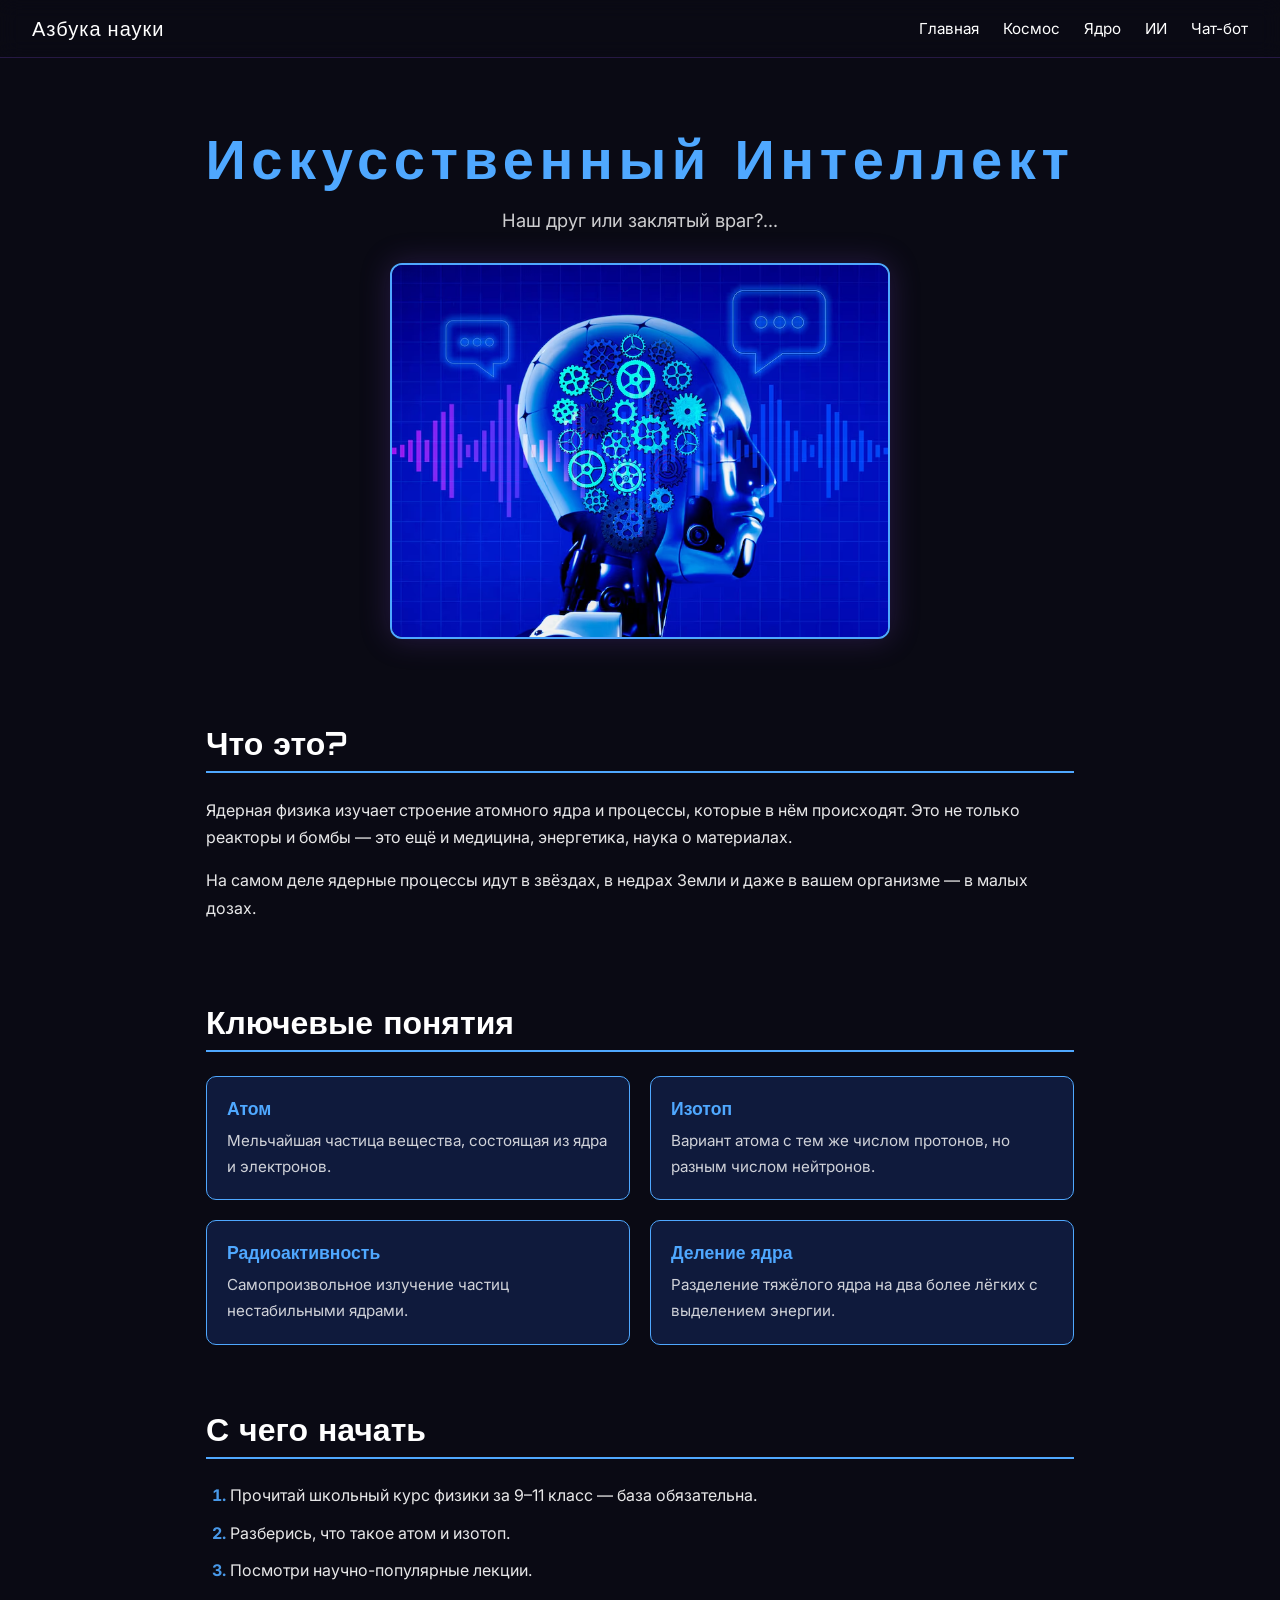
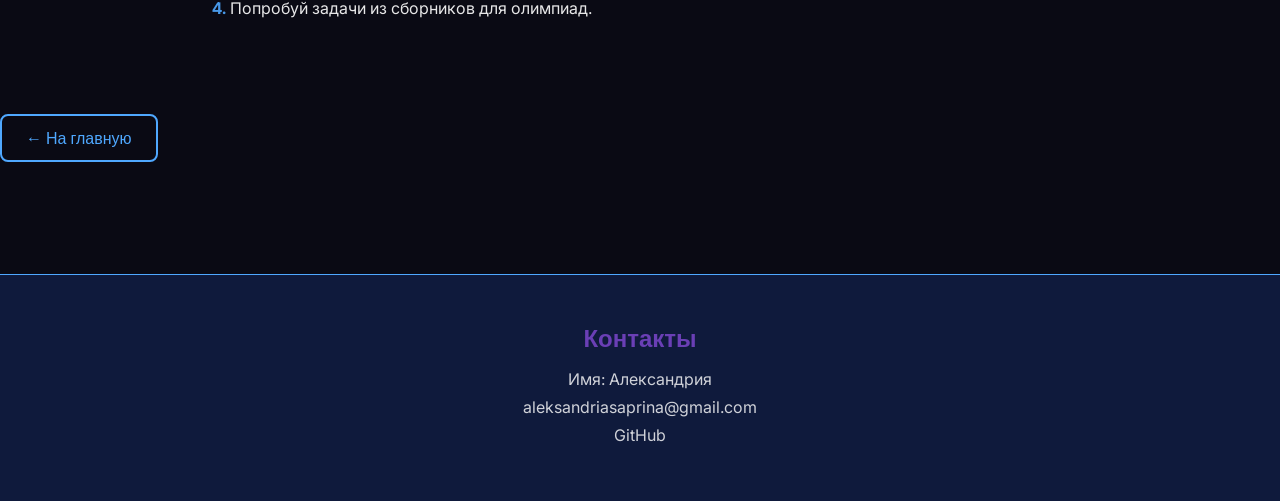
==== cards/ai.html @ 0737e0a1 "All Update" ====
<!DOCTYPE html>
<html lang="ru">
<head>
    <meta charset="UTF-8">
    <meta name="viewport" content="width=device-width, initial-scale=1.0">
    <link rel="stylesheet" href="../style.css">
    <link rel="preconnect" href="https://fonts.googleapis.com">
    <link rel="preconnect" href="https://fonts.gstatic.com" crossorigin>
    <link href="https://fonts.googleapis.com/css2?family=Inter:wght@400;600&family=Orbitron:wght@600;900&display=swap" rel="stylesheet">
    <title>Астрономия — Азбука науки</title>
</head>
<body class="theme-ai">

<header class="site-header">
    <a href="../index.html" class="logo">Азбука науки</a>
    <nav class="site-nav">
        <a href="../index.html">Главная</a>
        <a href="space.html">Космос</a>
        <a href="nuclear.html">Ядро</a>
        <a href="ai.html">ИИ</a>
        <a href="bot.html">Чат-бот</a>
    </nav>
</header>

<main>
    <section class="topic-hero">
        <h1>Искусственный Интеллект</h1>
        <p class="topic-subtitle">Наш друг или заклятый враг?...</p>
        <img src="../images/AI.avif" alt="Искусственный интеллект" class="topic-image">
    </section>

    <section class="topic-section">
        <h2>Что это?</h2>
        <p>Ядерная физика изучает строение атомного ядра и процессы, которые в нём происходят. Это не только реакторы и бомбы — это ещё и медицина, энергетика, наука о материалах.</p>
        <p>На самом деле ядерные процессы идут в звёздах, в недрах Земли и даже в вашем организме — в малых дозах.</p>
    </section>

    <section class="topic-section">
        <h2>Ключевые понятия</h2>
        <div class="concepts">
            <article class="concept">
                <h3>Атом</h3>
                <p>Мельчайшая частица вещества, состоящая из ядра и электронов.</p>
            </article>
            <article class="concept">
                <h3>Изотоп</h3>
                <p>Вариант атома с тем же числом протонов, но разным числом нейтронов.</p>
            </article>
            <article class="concept">
                <h3>Радиоактивность</h3>
                <p>Самопроизвольное излучение частиц нестабильными ядрами.</p>
            </article>
            <article class="concept">
                <h3>Деление ядра</h3>
                <p>Разделение тяжёлого ядра на два более лёгких с выделением энергии.</p>
            </article>
        </div>
    </section>

    <section class="topic-section">
        <h2>С чего начать</h2>
        <ol class="steps">
            <li>Прочитай школьный курс физики за 9–11 класс — база обязательна.</li>
            <li>Разберись, что такое атом и изотоп.</li>
            <li>Посмотри научно-популярные лекции.</li>
            <li>Попробуй задачи из сборников для олимпиад.</li>
        </ol>
    </section>

    <a href="../index.html" class="back-button">← На главную</a>
</main>

<footer class="footer">
    <h2>Контакты</h2>
    <ul>
        <li>Имя: Александрия</li>
        <li><a href="mailto:aleksandriasaprina@gmail.com">aleksandriasaprina@gmail.com</a></li>
        <li><a href="https://github.com/aleksandriasaprina">GitHub</a></li>
    </ul>
</footer>

</body>
</html>
---- style.css ----
* { 
    margin: 0; 
    padding: 0; 
    box-sizing: border-box; 
}
:root {
    --black: #0a0a14;
    --dark-blue: #0f1a3c;
    --purple: #6a3fb5;
    --white: #ffffff;
    --accent: var(--purple);
}
.theme-space { --accent: #9400D3; }
.theme-nuclear { --accent: #39ff14; }
.theme-ai { --accent: #4fa8ff; }
.theme-bot { --accent: #b56aff; }
body {
    background: var(--black);
    color: var(--white);
    font-family: 'Inter', sans-serif;
    font-weight: 400;
    font-style: normal;
}
h1, h2, h3 {
    font-family: "Orbitron", sans-serif;
    font-optical-sizing: auto;
    font-weight: 600;
}
.hero {
    min-height: 100vh;
    text-align: center;
    padding-top: 40vh;
    padding-left: 1rem;
    padding-right: 1rem;
}
.hero h1 {
    font-size: 4rem;
    letter-spacing: 0.05em;
    margin-bottom: 12rem;
}
.hero p {
    font-size: 1.25rem;
    opacity: 0.8;
    margin-bottom: 1rem;
}
.hero a {
    color: var(--white);
    font-size: 2rem;
    text-decoration: none;
}
#learn {
    min-height: 100vh;
    text-align: center;
}
#learn h2 {
    font-size: 2rem;
    letter-spacing: 0.05em;
    padding-top: 4rem;
    margin-bottom: 4rem;
}
.nuclear { --accent: #39ff14; }
.space   { --accent: #9400D3; }
.ai      { --accent: #4fa8ff; }
.bot     { --accent: #b56aff; } 
.cards {
    display: grid;
    grid-template-columns: repeat(4, 1fr);
    gap: 1.5rem;
    margin: 1rem;
}
.cards article {
    background: var(--dark-blue);
    border: 1px solid var(--accent);
    border-radius: 12px;
    padding: 1.5rem;
    box-shadow: 0 0 20px rgba(106, 63, 181, 0.2);
    transition: transform 0.3s ease, box-shadow 0.3s ease;
}
.cards article a {
    display: block;
    color:inherit;
    text-decoration: none;
}
.cards article:hover {
    transform: translateY(-5px);
    box-shadow: 0 10px 30px rgba(106, 63, 181, 0.3);
}
.footer{
    text-align: center;
    padding: 3rem 1rem;
    background: var(--dark-blue);
    margin-top: 4rem;
    border-top: 1px solid var(--accent);
}
.footer h2 {
    font-size: 1.5rem;
    margin-bottom: 1rem;
    color: var(--purple);
}
.footer ul {
    list-style: none;
}
.footer li {
    margin-bottom: 0.5rem;
    opacity: 0.8;
}
.footer a {
    color: var(--white);
    text-decoration: none;
    transition: color 0.3s ease;
}
.footer a:hover {
    color: var(--purple);
}
.site-header {
    position: sticky;
    top: 0;
    z-index: 100;
    display: flex;
    justify-content: space-between;
    align-items: center;
    padding: 1rem 2rem;
    background: rgba(10, 10, 20, 0.6);
    backdrop-filter: blur(10px);
    border-bottom: 1px solid rgba(106, 63, 181, 0.3);
}
.logo {
    font-family: 'Orbitron', sans-serif;
    font-size: 1.25rem;
    color: var(--white);
    text-decoration: none;
    letter-spacing: 0.05em;
}
.site-nav {
    display: flex;
    gap: 1.5rem;
}
.site-nav a {
    color: var(--white);
    text-decoration: none;
    font-size: 0.95rem;
    transition: color 0.3s ease;
}
.site-nav a:hover {
    color: var(--accent);
}


.topic-hero {
    text-align: center;
    padding: 4rem 1rem 3rem;
}
.topic-hero h1 {
    font-size: 3.5rem;
    letter-spacing: 0.1em;
    margin-bottom: 1rem;
    color: var(--accent);
    transition: text-shadow 0.3s ease;
}
.topic-hero h1:hover {
    text-shadow: 0 0 20px var(--accent);
}
.topic-subtitle {
    font-size: 1.15rem;
    opacity: 0.8;
    max-width: 600px;
    margin: 0 auto 2rem;
}
.topic-image {
    max-width: 500px;
    width: 100%;
    height: auto;
    border: 2px solid var(--accent);
    border-radius: 12px;
    box-shadow: 0 0 30px rgba(106, 63, 181, 0.3);
}
.topic-section {
    max-width: 900px;
    margin: 0 auto;
    padding: 2rem 1rem;
}
.topic-section h2 {
    font-size: 2rem;
    margin-bottom: 1.5rem;
    padding-bottom: 0.5rem;
    border-bottom: 2px solid var(--accent);
}
.topic-section p {
    font-size: 1rem;
    line-height: 1.7;
    margin-bottom: 1rem;
    opacity: 0.9;
}
.concepts {
    display: grid;
    grid-template-columns: repeat(2, 1fr);
    gap: 1.25rem;
}
.concept {
    background: var(--dark-blue);
    border: 1px solid var(--accent);
    border-radius: 10px;
    padding: 1.25rem;
    transition: transform 0.3s ease, box-shadow -0.3s ease;
}
.concept:hover {
    transform: translateY(-4px);
    box-shadow: 0 8px 25px rgba(106, 63, 181, 0.3);
}
.concept h3 {
    font-size: 1.1rem;
    margin-bottom: 0.5rem;
    color: var(--accent);
}
.concept p {
    font-size: 0.95rem;
    opacity: 0.8;
    margin: 0;
}
.steps {
    padding-left: 1.5rem;
}
.steps li {
    margin-bottom: 0.75rem;
    line-height: 1.6;
    opacity: 0.9;
}
.steps li::marker {
    color: var(--accent);
    font-weight: 700;
}
.back-button {
    display: inline-block;
    margin: 3rem auto;
    padding: 0.75rem 1.5rem;
    border: 2px solid var(--accent);
    border-radius: 8px;
    color: var(--accent);
    text-decoration: none;
    font-family: 'Orbitron', sans-serif;
    transition: background 0.3s ease, color 0.3s ease;
}

.back-button:hover {
    background: var(--accent);
    color: var(--black);
}
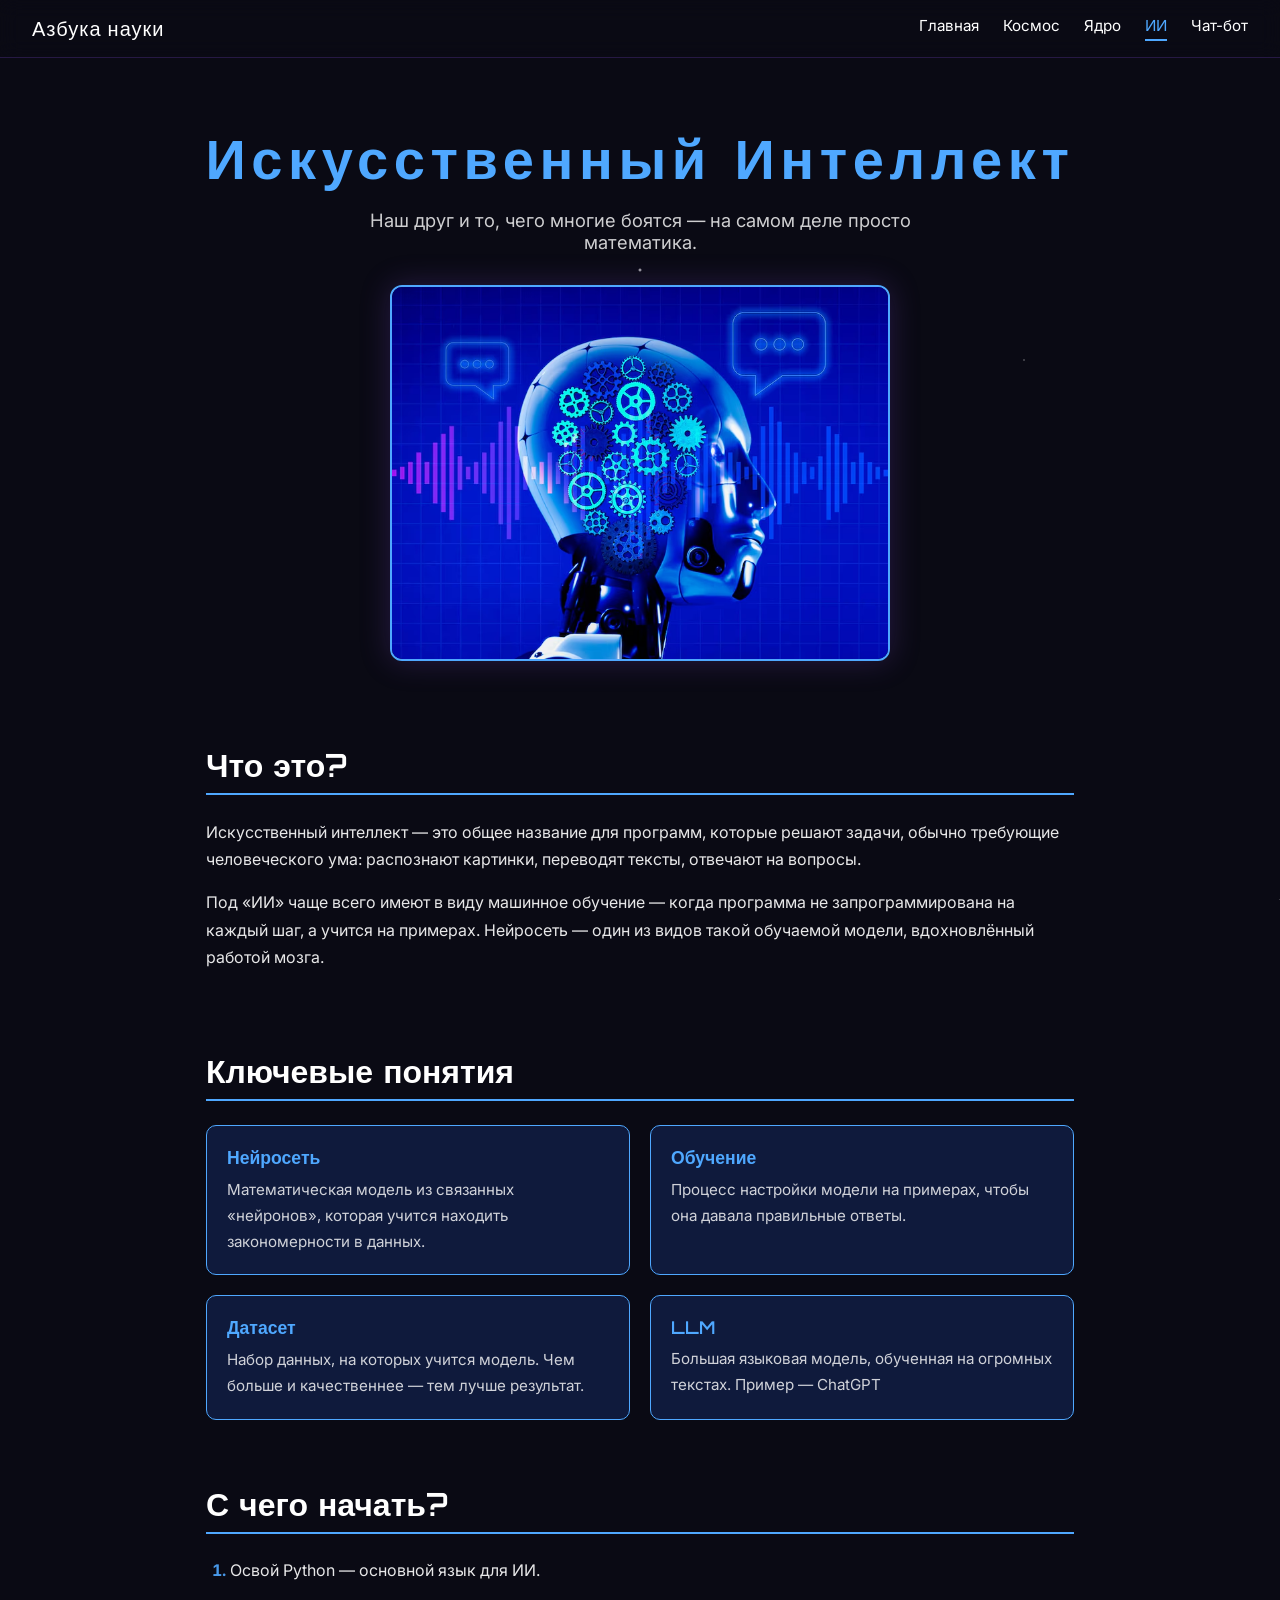
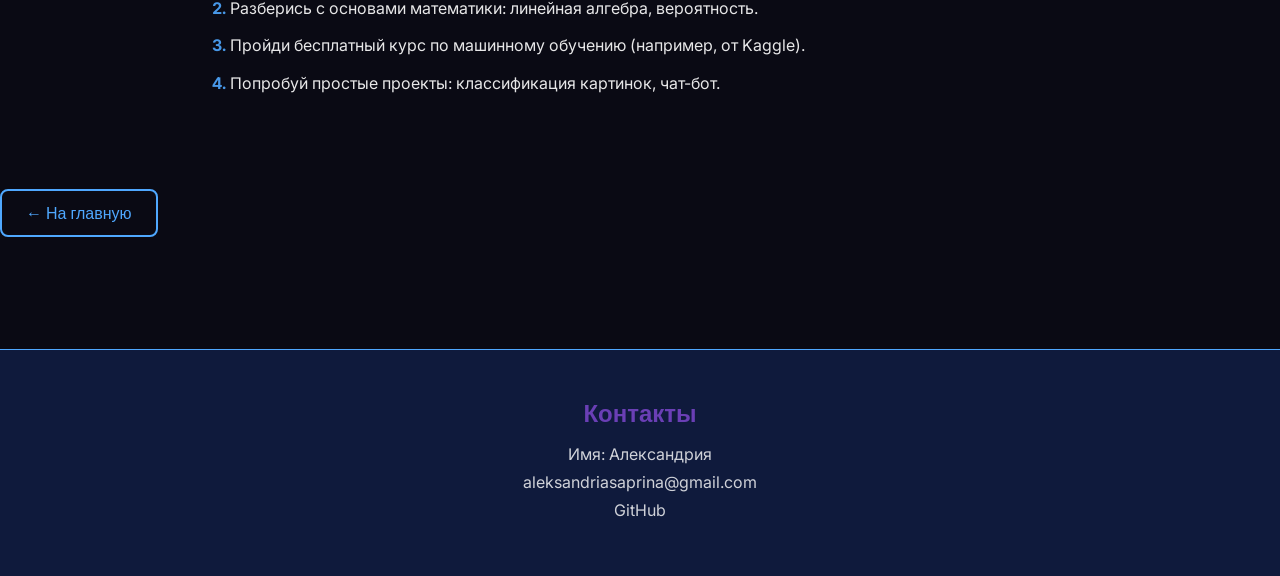
==== commit 25fb5890: "Update" ====
--- a/cards/ai.html
+++ b/cards/ai.html
@@ -7,63 +7,61 @@
     <link rel="preconnect" href="https://fonts.googleapis.com">
     <link rel="preconnect" href="https://fonts.gstatic.com" crossorigin>
     <link href="https://fonts.googleapis.com/css2?family=Inter:wght@400;600&family=Orbitron:wght@600;900&display=swap" rel="stylesheet">
-    <title>Астрономия — Азбука науки</title>
+    <title>Искусственный интеллект — Азбука науки</title>
 </head>
 <body class="theme-ai">
-
 <header class="site-header">
     <a href="../index.html" class="logo">Азбука науки</a>
     <nav class="site-nav">
-        <a href="../index.html">Главная</a>
-        <a href="space.html">Космос</a>
-        <a href="nuclear.html">Ядро</a>
-        <a href="ai.html">ИИ</a>
-        <a href="bot.html">Чат-бот</a>
+        <a href="../index.html" class="theme-main">Главная</a>
+        <a href="space.html" class="theme-space">Космос</a>
+        <a href="nuclear.html" class="theme-nuclear">Ядро</a>
+        <a href="ai.html" class="active">ИИ</a>
+        <a href="bot.html" class="theme-bot">Чат-бот</a>
     </nav>
 </header>
-
 <main>
     <section class="topic-hero">
         <h1>Искусственный Интеллект</h1>
-        <p class="topic-subtitle">Наш друг или заклятый враг?...</p>
+        <p class="topic-subtitle">Наш друг и то, чего многие боятся — на самом деле просто математика.</p>
         <img src="../images/AI.avif" alt="Искусственный интеллект" class="topic-image">
     </section>
 
     <section class="topic-section">
         <h2>Что это?</h2>
-        <p>Ядерная физика изучает строение атомного ядра и процессы, которые в нём происходят. Это не только реакторы и бомбы — это ещё и медицина, энергетика, наука о материалах.</p>
-        <p>На самом деле ядерные процессы идут в звёздах, в недрах Земли и даже в вашем организме — в малых дозах.</p>
+        <p>Искусственный интеллект — это общее название для программ, которые решают задачи, обычно требующие человеческого ума: распознают картинки, переводят тексты, отвечают на вопросы.</p>
+        <p>Под «ИИ» чаще всего имеют в виду машинное обучение — когда программа не запрограммирована на каждый шаг, а учится на примерах. Нейросеть — один из видов такой обучаемой модели, вдохновлённый работой мозга.</p>
     </section>
 
     <section class="topic-section">
         <h2>Ключевые понятия</h2>
         <div class="concepts">
             <article class="concept">
-                <h3>Атом</h3>
-                <p>Мельчайшая частица вещества, состоящая из ядра и электронов.</p>
+                <h3>Нейросеть</h3>
+                <p>Математическая модель из связанных «нейронов», которая учится находить закономерности в данных.</p>
             </article>
             <article class="concept">
-                <h3>Изотоп</h3>
-                <p>Вариант атома с тем же числом протонов, но разным числом нейтронов.</p>
+                <h3>Обучение</h3>
+                <p>Процесс настройки модели на примерах, чтобы она давала правильные ответы.</p>
             </article>
             <article class="concept">
-                <h3>Радиоактивность</h3>
-                <p>Самопроизвольное излучение частиц нестабильными ядрами.</p>
+                <h3>Датасет</h3>
+                <p>Набор данных, на которых учится модель. Чем больше и качественнее — тем лучше результат.</p>
             </article>
             <article class="concept">
-                <h3>Деление ядра</h3>
-                <p>Разделение тяжёлого ядра на два более лёгких с выделением энергии.</p>
+                <h3>LLM</h3>
+                <p>Большая языковая модель, обученная на огромных текстах. Пример — ChatGPT</p>
             </article>
         </div>
     </section>
 
     <section class="topic-section">
-        <h2>С чего начать</h2>
+        <h2>С чего начать?</h2>
         <ol class="steps">
-            <li>Прочитай школьный курс физики за 9–11 класс — база обязательна.</li>
-            <li>Разберись, что такое атом и изотоп.</li>
-            <li>Посмотри научно-популярные лекции.</li>
-            <li>Попробуй задачи из сборников для олимпиад.</li>
+            <li>Освой Python — основной язык для ИИ.</li>
+            <li>Разберись с основами математики: линейная алгебра, вероятность.</li>
+            <li>Пройди бесплатный курс по машинному обучению (например, от Kaggle).</li>
+            <li>Попробуй простые проекты: классификация картинок, чат-бот.</li>
         </ol>
     </section>
 
@@ -78,6 +76,5 @@
         <li><a href="https://github.com/aleksandriasaprina">GitHub</a></li>
     </ul>
 </footer>
-
 </body>
 </html>
--- a/style.css
+++ b/style.css
@@ -14,6 +14,9 @@
 .theme-nuclear { --accent: #39ff14; }
 .theme-ai { --accent: #4fa8ff; }
 .theme-bot { --accent: #b56aff; }
+.theme-main { --accent: #6a3fb5}
+
+/* Главная страница */
 body {
     background: var(--black);
     color: var(--white);
@@ -145,7 +148,7 @@
     color: var(--accent);
 }
 
-
+/* Все странички */
 .topic-hero {
     text-align: center;
     padding: 4rem 1rem 3rem;
@@ -240,8 +243,162 @@
     font-family: 'Orbitron', sans-serif;
     transition: background 0.3s ease, color 0.3s ease;
 }
+.site-nav a.active {
+    color: var(--accent);
+    border-bottom: 2px solid var(--accent);
+    padding-bottom: 0.25rem;
+}
 
-.back-button:hover {
+/* Чат-бот */
+.chat-layout {
+    display: flex;
+    height: calc(100vh - 70px);
+    /* overflow: hidden; */
+}
+.chat-sidebar {
+    width: 260px;
+    background: rgba(15, 26, 60, 0.6);
+    border-right: 1px solid var(--accent);
+    padding: 1.5rem 1rem;
+    display: flex;
+    flex-direction: column;
+    gap: 1rem;
+    flex-shrink: 0;
+}
+.new-chat-btn {
+    width: 100%;
+    padding: 0.75rem 1rem;
+    background: transparent;
+    border: 1px solid var(--accent);
+    border-radius: 10px;
+    color: var(--accent);
+    font-family: 'Inter', sans-serif;
+    font-size: 0.9rem;
+    cursor: pointer;
+    text-align: left;
+    transition: background 0.3s ease, color 0.3s ease;
+}
+.new-chat-btn:hover {
     background: var(--accent);
     color: var(--black);
+}
+.sidebar-hint {
+    font-size: 0.75rem;
+    opacity: 0.4;
+    text-align: center;
+}
+.chat-main {
+    flex: 1;
+    display: flex;
+    flex-direction: column;
+    max-width: 100%;
+    overflow: hidden;
+}
+.chat-messages {
+    flex: 1;
+    overflow-y: auto;
+    padding: 2rem;
+    display: flex;
+    flex-direction: column;
+    gap: 1.25rem;
+}
+.message {
+    max-width: 720px;
+    width: fit-content;
+    padding: 1rem 1.25rem;
+    border-radius: 12px;
+    line-height: 1.6;
+    font-size: 0.95rem;
+}
+.bot-message {
+    background: rgba(255, 255, 255, 0.05);
+    border-left: 3px solid var(--accent);
+    align-self: flex-start;
+    color: var(--white);
+}
+.user-message {
+    background: var(--accent);
+    color: var(--black);
+    align-self: flex-end;
+    font-weight: 600;
+}
+.chat-form {
+    display: flex;
+    gap: 0.5rem;
+    padding: 1rem 2rem 2rem;
+    background: transparent;
+}
+.chat-form input {
+    flex: 1;
+    padding: 1rem 1.25rem;
+    background: rgba(255, 255, 255, 0.05);
+    border: 1px solid rgba(255, 255, 255, 0.1);
+    border-radius: 12px;
+    color: var(--white);
+    font-family: 'Inter', sans-serif;
+    font-size: 0.95rem;
+    outline: none;
+    transition: border-color 0.3s ease;
+}
+.chat-form input:focus {
+    border-color: var(--accent);
+}
+.chat-form button {
+    padding: 0 1.5rem;
+    background: var(--accent);
+    color: var(--black);
+    border: none;
+    border-radius: 12px;
+    cursor: pointer;
+    font-size: 1.2rem;
+    font-weight: 700;
+    transition: opacity 0.3s ease;
+}
+.chat-form button:hover {
+    opacity: 0.85;
+}
+@media (max-width: 768px) {
+    .chat-sidebar {
+        display: none;
+    }
+    .chat-layout {
+        height: calc(100vh - 60px);
+    }
+    .chat-messages {
+        padding: 1rem;
+    }
+    .chat-form {
+        padding: 0.75rem 1rem 1.5rem;
+    }
+}
+body::before {
+    content: "";
+    position: fixed;
+    top: 0;
+    left: 0;
+    width: 100%;
+    height: 100%;
+    z-index: -1;
+    background:
+        radial-gradient(2px 2px at 20% 30%, rgba(255,255,255,0.9), transparent),
+        radial-gradient(2px 2px at 60% 70%, rgba(255,255,255,0.8), transparent),
+        radial-gradient(1px 1px at 50% 50%, rgba(255,255,255,0.7), transparent),
+        radial-gradient(1px 1px at 80% 10%, rgba(255,255,255,0.9), transparent),
+        radial-gradient(2px 2px at 90% 60%, rgba(255,255,255,0.8), transparent),
+        radial-gradient(1px 1px at 33% 80%, rgba(255,255,255,0.7), transparent),
+        radial-gradient(1px 1px at 15% 90%, rgba(255,255,255,0.8), transparent),
+        radial-gradient(2px 2px at 70% 40%, rgba(255,255,255,0.9), transparent),
+        radial-gradient(1px 1px at 40% 20%, rgba(255,255,255,0.7), transparent),
+        radial-gradient(2px 2px at 10% 60%, rgba(255,255,255,0.8), transparent),
+        radial-gradient(1px 1px at 85% 85%, rgba(255,255,255,0.7), transparent),
+        radial-gradient(2px 2px at 25% 15%, rgba(255,255,255,0.9), transparent),
+        var(--black);
+    background-size: 200% 200%;
+    background-attachment: fixed;
+    animation: starsDrift 10s linear infinite;
+}
+
+@keyframes starsDrift {
+    from { background-position: 0 0; }
+    to { background-position: 80% 80%; }
 }
